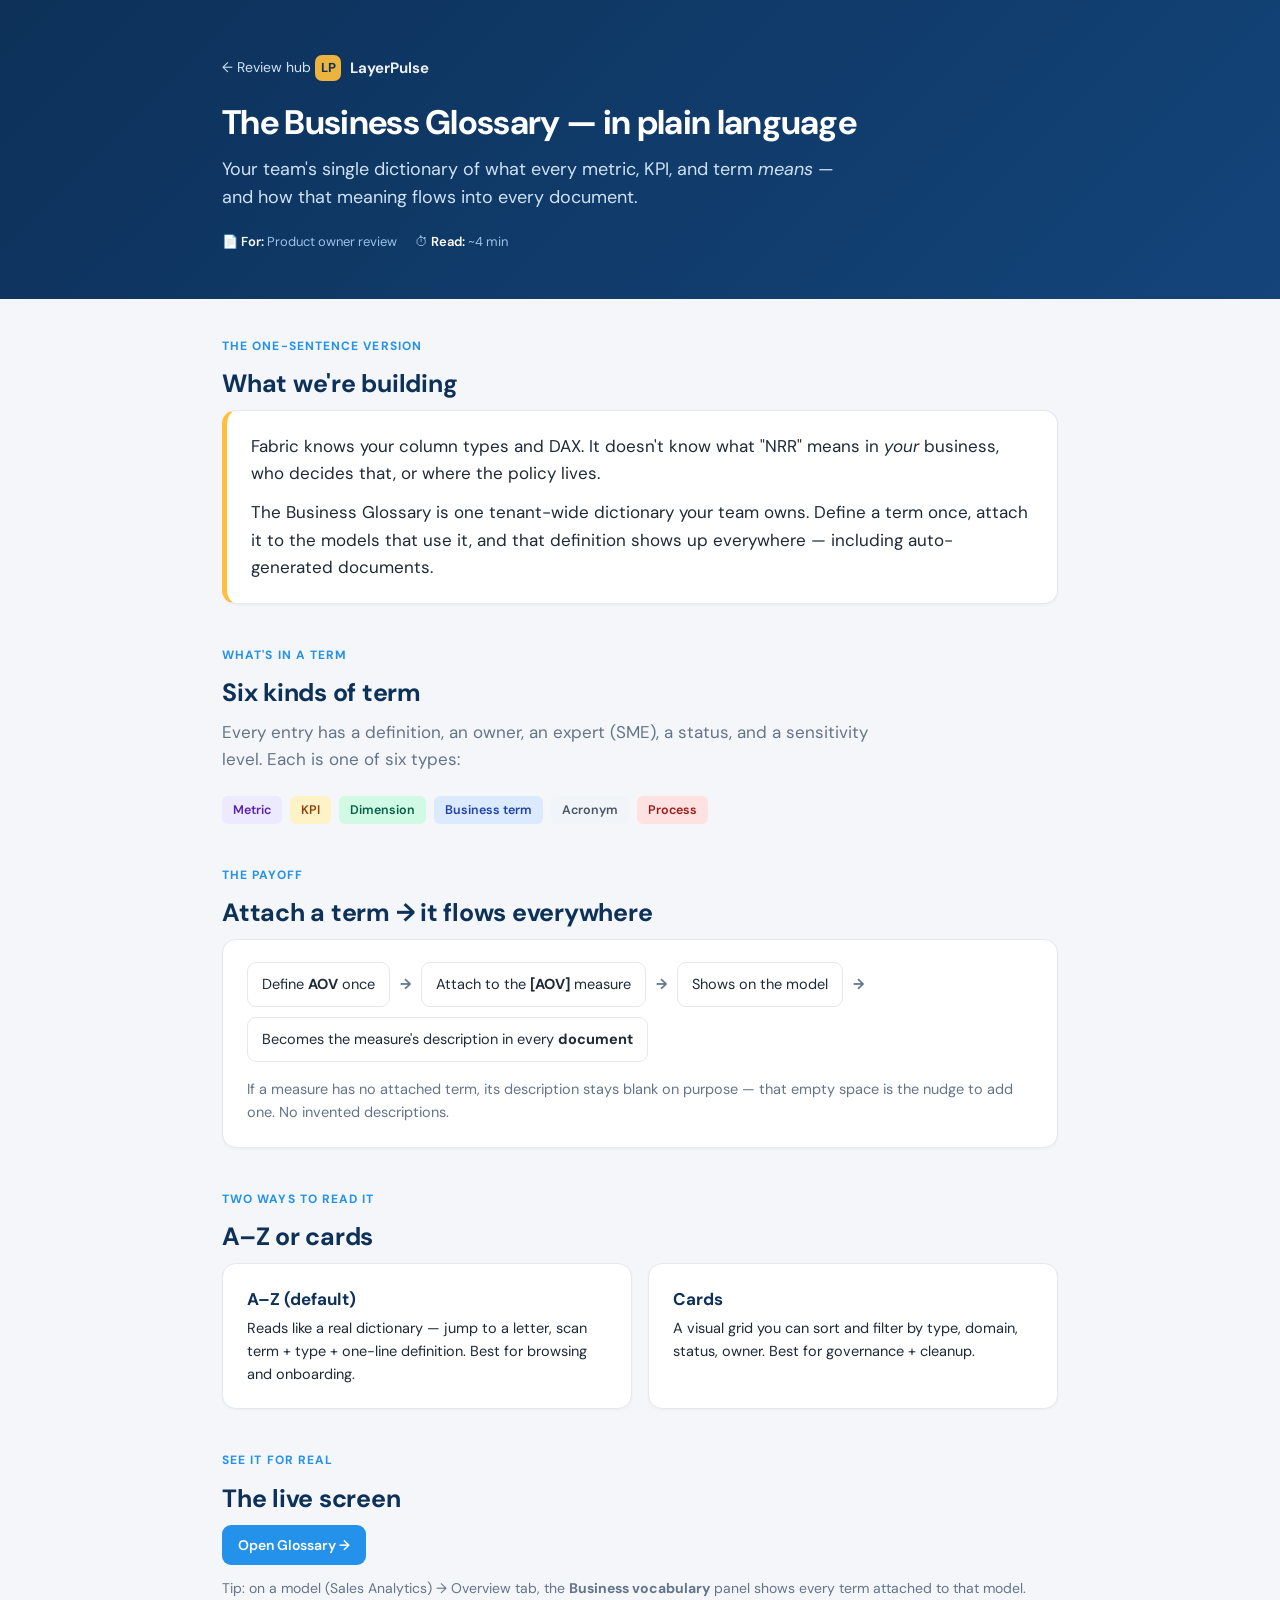
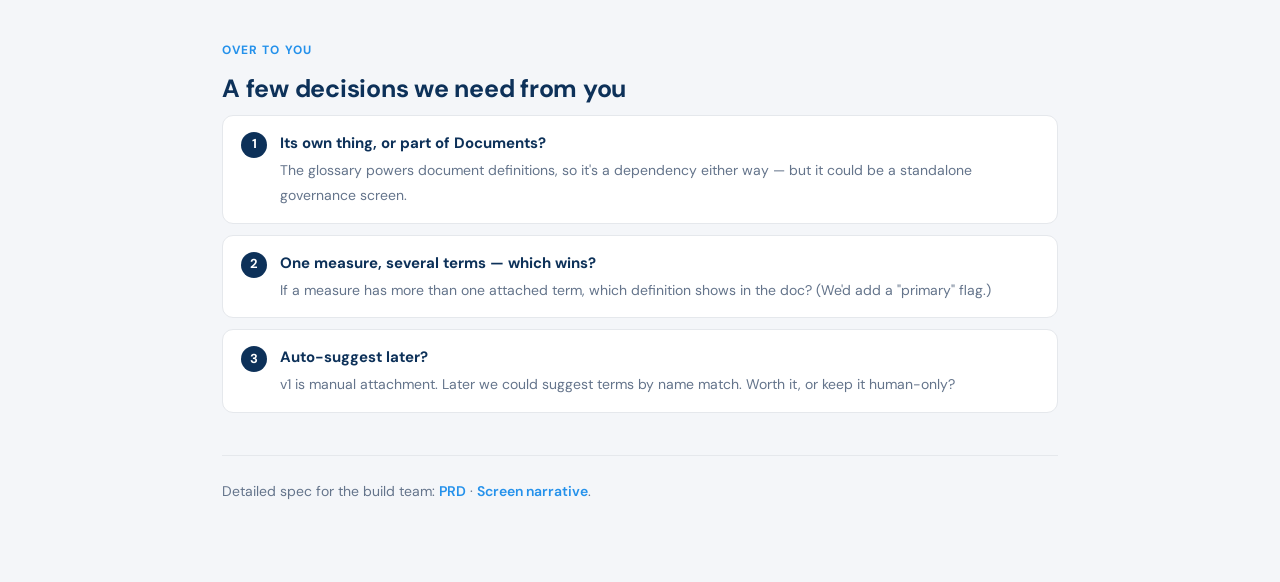
==== public/review/glossary.html @ dafeec08 "Documents: complete-document sections + master section catalogue (#13) * feat(documents): complete-d" ====
<!doctype html>
<html lang="en">
<head>
<meta charset="utf-8"/>
<meta name="viewport" content="width=device-width, initial-scale=1"/>
<title>LayerPulse — Business Glossary · Plain-language review</title>
<link rel="preconnect" href="https://fonts.googleapis.com">
<link rel="preconnect" href="https://fonts.gstatic.com" crossorigin>
<link href="https://fonts.googleapis.com/css2?family=DM+Sans:wght@400;500;600;700&family=JetBrains+Mono:wght@500&display=swap" rel="stylesheet">
<style>
  :root{--navy:#0D3159;--sky:#2491eb;--gold:#FFBF3C;--ink:#1f2937;--muted:#64748b;--line:#e5e8ec;--bg:#f4f6f9;--card:#fff;}
  *{box-sizing:border-box} html,body{margin:0;padding:0}
  body{font-family:'DM Sans',system-ui,sans-serif;color:var(--ink);background:var(--bg);line-height:1.6;font-size:16px;-webkit-font-smoothing:antialiased;}
  .wrap{max-width:880px;margin:0 auto;padding:0 22px 80px;} .mono{font-family:'JetBrains Mono',monospace;}
  header.hero{background:linear-gradient(135deg,#0D3159 0%,#13447a 100%);color:#fff;padding:54px 0 46px;margin-bottom:38px;}
  .hero .wrap{padding-bottom:0;}
  .hero-mark{display:inline-flex;align-items:center;gap:9px;font-weight:700;font-size:15px;margin-bottom:22px;opacity:.92;}
  .hero-mark .dot{width:26px;height:26px;border-radius:7px;background:var(--gold);color:var(--navy);display:flex;align-items:center;justify-content:center;font-weight:700;font-size:13px;}
  .hero h1{font-size:34px;line-height:1.15;margin:0 0 12px;font-weight:700;letter-spacing:-.02em;}
  .hero p{font-size:18px;margin:0;color:#cfe2f5;max-width:620px;}
  .hero .meta{margin-top:20px;font-size:13px;color:#9cc2e8;display:flex;gap:18px;flex-wrap:wrap;} .hero .meta b{color:#fff;font-weight:600;}
  section{margin-bottom:42px;}
  .eyebrow{font-size:12px;font-weight:700;letter-spacing:.09em;text-transform:uppercase;color:var(--sky);margin-bottom:8px;}
  h2{font-size:25px;font-weight:700;letter-spacing:-.01em;margin:0 0 6px;color:var(--navy);}
  .lead{font-size:17px;color:var(--muted);margin:0 0 22px;max-width:680px;} p{margin:0 0 14px;}
  .card{background:var(--card);border:1px solid var(--line);border-radius:14px;padding:22px 24px;box-shadow:0 1px 3px rgba(13,49,89,.04);}
  .bigidea{border-left:5px solid var(--gold);} .bigidea p{font-size:17px;margin:0;} .bigidea p+p{margin-top:12px;}
  .cards{display:grid;grid-template-columns:1fr 1fr;gap:16px;} @media(max-width:680px){.cards{grid-template-columns:1fr;}}
  .mini h3{margin:0 0 4px;font-size:17px;color:var(--navy);} .mini p{font-size:14.5px;margin:0;color:var(--ink);}
  .types{display:flex;flex-wrap:wrap;gap:8px;margin-top:6px;}
  .ty{font-size:12.5px;font-weight:600;padding:4px 11px;border-radius:6px;}
  .ty.metric{background:#ede9fe;color:#5b21b6;} .ty.kpi{background:#fef3c7;color:#92400e;} .ty.dim{background:#d1fae5;color:#065f46;}
  .ty.biz{background:#dbeafe;color:#1e40af;} .ty.acr{background:#f1f5f9;color:#475569;} .ty.proc{background:#fee2e2;color:#991b1b;}
  .flow{display:flex;align-items:center;gap:10px;flex-wrap:wrap;font-size:14.5px;}
  .flow .step{background:#fff;border:1px solid var(--line);border-radius:9px;padding:10px 14px;}
  .flow .arr{color:var(--muted);font-weight:700;}
  .btn{display:inline-flex;align-items:center;gap:7px;background:var(--sky);color:#fff;text-decoration:none;font-weight:600;font-size:14px;padding:9px 16px;border-radius:9px;}
  .decisions{list-style:none;margin:0;padding:0;}
  .decisions li{background:var(--card);border:1px solid var(--line);border-radius:11px;padding:15px 18px;margin-bottom:11px;display:flex;gap:13px;align-items:flex-start;}
  .decisions .q-num{flex:none;width:26px;height:26px;border-radius:50%;background:var(--navy);color:#fff;font-weight:700;font-size:13px;display:flex;align-items:center;justify-content:center;margin-top:1px;}
  .decisions .q-body b{display:block;font-size:15px;color:var(--navy);margin-bottom:2px;} .decisions .q-body span{font-size:14px;color:var(--muted);}
  footer{border-top:1px solid var(--line);padding-top:24px;margin-top:10px;font-size:14px;color:var(--muted);} footer a{color:var(--sky);text-decoration:none;font-weight:600;}
  .back{display:inline-block;margin-bottom:14px;color:#cfe2f5;text-decoration:none;font-size:14px;}
</style>
</head>
<body>
<header class="hero">
  <div class="wrap">
    <a class="back" href="./">← Review hub</a>
    <div class="hero-mark"><span class="dot">LP</span> LayerPulse</div>
    <h1>The Business Glossary — in plain language</h1>
    <p>Your team's single dictionary of what every metric, KPI, and term <i>means</i> — and how that meaning flows into every document.</p>
    <div class="meta"><span>📄 <b>For:</b> Product owner review</span><span>⏱ <b>Read:</b> ~4 min</span></div>
  </div>
</header>
<div class="wrap">

  <section>
    <div class="eyebrow">The one-sentence version</div>
    <h2>What we're building</h2>
    <div class="card bigidea">
      <p>Fabric knows your column types and DAX. It doesn't know what "NRR" means in <i>your</i> business, who decides that, or where the policy lives.</p>
      <p>The Business Glossary is one tenant-wide dictionary your team owns. Define a term once, attach it to the models that use it, and that definition shows up everywhere — including auto-generated documents.</p>
    </div>
  </section>

  <section>
    <div class="eyebrow">What's in a term</div>
    <h2>Six kinds of term</h2>
    <p class="lead">Every entry has a definition, an owner, an expert (SME), a status, and a sensitivity level. Each is one of six types:</p>
    <div class="types">
      <span class="ty metric">Metric</span>
      <span class="ty kpi">KPI</span>
      <span class="ty dim">Dimension</span>
      <span class="ty biz">Business term</span>
      <span class="ty acr">Acronym</span>
      <span class="ty proc">Process</span>
    </div>
  </section>

  <section>
    <div class="eyebrow">The payoff</div>
    <h2>Attach a term → it flows everywhere</h2>
    <div class="card">
      <div class="flow">
        <span class="step">Define <b>AOV</b> once</span><span class="arr">→</span>
        <span class="step">Attach to the <b>[AOV]</b> measure</span><span class="arr">→</span>
        <span class="step">Shows on the model</span><span class="arr">→</span>
        <span class="step">Becomes the measure's description in every <b>document</b></span>
      </div>
      <p style="margin:16px 0 0;font-size:14.5px;color:var(--muted);">If a measure has no attached term, its description stays blank on purpose — that empty space is the nudge to add one. No invented descriptions.</p>
    </div>
  </section>

  <section>
    <div class="eyebrow">Two ways to read it</div>
    <h2>A–Z or cards</h2>
    <div class="cards">
      <div class="card mini"><h3>A–Z (default)</h3><p>Reads like a real dictionary — jump to a letter, scan term + type + one-line definition. Best for browsing and onboarding.</p></div>
      <div class="card mini"><h3>Cards</h3><p>A visual grid you can sort and filter by type, domain, status, owner. Best for governance + cleanup.</p></div>
    </div>
  </section>

  <section>
    <div class="eyebrow">See it for real</div>
    <h2>The live screen</h2>
    <a class="btn" href="https://layerpulze-mockup.vercel.app/glossary" target="_blank" rel="noreferrer">Open Glossary →</a>
    <p style="margin-top:12px;font-size:14px;color:var(--muted);">Tip: on a model (Sales Analytics) → Overview tab, the <b>Business vocabulary</b> panel shows every term attached to that model.</p>
  </section>

  <section>
    <div class="eyebrow">Over to you</div>
    <h2>A few decisions we need from you</h2>
    <ul class="decisions">
      <li><span class="q-num">1</span><span class="q-body"><b>Its own thing, or part of Documents?</b><span>The glossary powers document definitions, so it's a dependency either way — but it could be a standalone governance screen.</span></span></li>
      <li><span class="q-num">2</span><span class="q-body"><b>One measure, several terms — which wins?</b><span>If a measure has more than one attached term, which definition shows in the doc? (We'd add a "primary" flag.)</span></span></li>
      <li><span class="q-num">3</span><span class="q-body"><b>Auto-suggest later?</b><span>v1 is manual attachment. Later we could suggest terms by name match. Worth it, or keep it human-only?</span></span></li>
    </ul>
  </section>

  <footer>
    <div>Detailed spec for the build team: <a href="https://github.com/michielq16/layerpulse_mockup/blob/main/docs/prds/glossary.md" target="_blank" rel="noreferrer">PRD</a> · <a href="https://github.com/michielq16/layerpulse_mockup/blob/main/docs/screens/glossary.md" target="_blank" rel="noreferrer">Screen narrative</a>.</div>
  </footer>
</div>
</body>
</html>
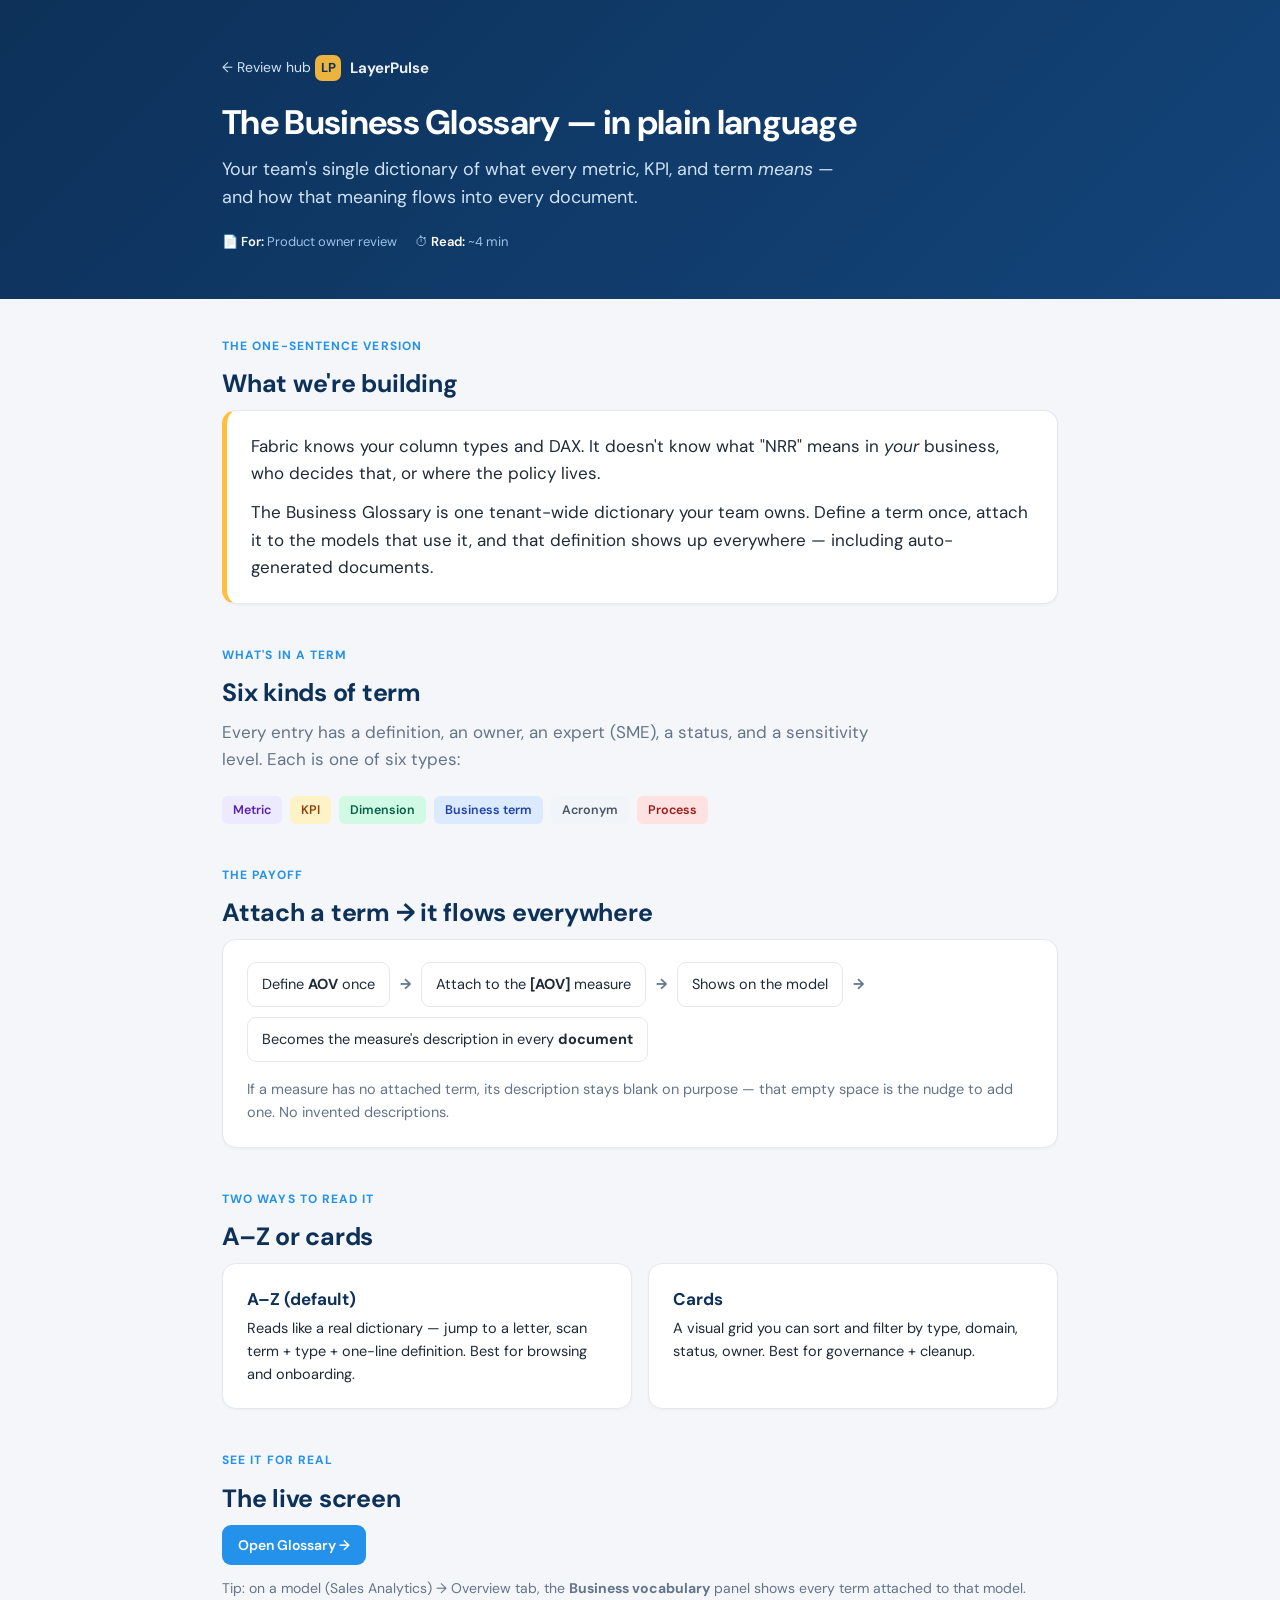
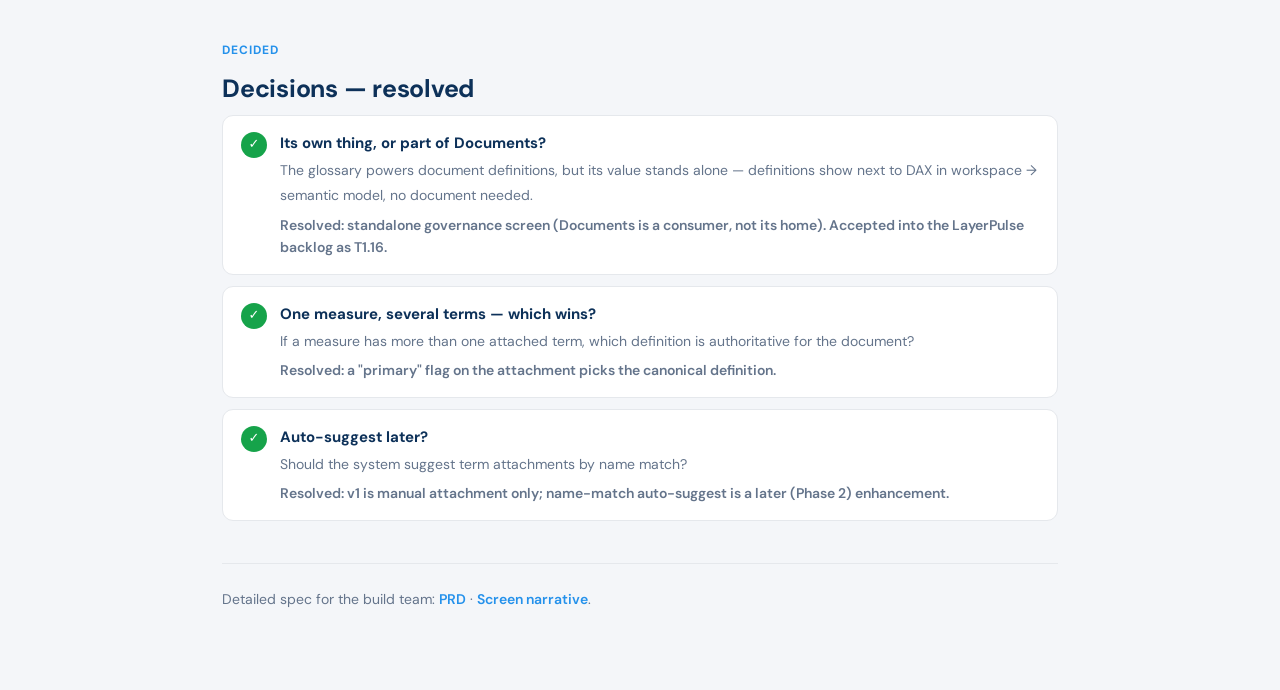
==== commit 9fa748bf: "docs(glossary): flip review-page decisions to resolved + record in PRD standalone governance screen " ====
--- a/public/review/glossary.html
+++ b/public/review/glossary.html
@@ -39,6 +39,8 @@
   .decisions li{background:var(--card);border:1px solid var(--line);border-radius:11px;padding:15px 18px;margin-bottom:11px;display:flex;gap:13px;align-items:flex-start;}
   .decisions .q-num{flex:none;width:26px;height:26px;border-radius:50%;background:var(--navy);color:#fff;font-weight:700;font-size:13px;display:flex;align-items:center;justify-content:center;margin-top:1px;}
   .decisions .q-body b{display:block;font-size:15px;color:var(--navy);margin-bottom:2px;} .decisions .q-body span{font-size:14px;color:var(--muted);}
+  .decisions li.done .q-num{background:#16a34a;}
+  .decisions .q-res{display:block;font-size:13.5px;color:#166534;font-weight:600;margin-top:6px;}
   footer{border-top:1px solid var(--line);padding-top:24px;margin-top:10px;font-size:14px;color:var(--muted);} footer a{color:var(--sky);text-decoration:none;font-weight:600;}
   .back{display:inline-block;margin-bottom:14px;color:#cfe2f5;text-decoration:none;font-size:14px;}
 </style>
@@ -109,12 +111,12 @@
   </section>
 
   <section>
-    <div class="eyebrow">Over to you</div>
-    <h2>A few decisions we need from you</h2>
+    <div class="eyebrow">Decided</div>
+    <h2>Decisions — resolved</h2>
     <ul class="decisions">
-      <li><span class="q-num">1</span><span class="q-body"><b>Its own thing, or part of Documents?</b><span>The glossary powers document definitions, so it's a dependency either way — but it could be a standalone governance screen.</span></span></li>
-      <li><span class="q-num">2</span><span class="q-body"><b>One measure, several terms — which wins?</b><span>If a measure has more than one attached term, which definition shows in the doc? (We'd add a "primary" flag.)</span></span></li>
-      <li><span class="q-num">3</span><span class="q-body"><b>Auto-suggest later?</b><span>v1 is manual attachment. Later we could suggest terms by name match. Worth it, or keep it human-only?</span></span></li>
+      <li class="done"><span class="q-num">✓</span><span class="q-body"><b>Its own thing, or part of Documents?</b><span>The glossary powers document definitions, but its value stands alone — definitions show next to DAX in workspace → semantic model, no document needed.</span><span class="q-res">Resolved: standalone governance screen (Documents is a consumer, not its home). Accepted into the LayerPulse backlog as T1.16.</span></span></li>
+      <li class="done"><span class="q-num">✓</span><span class="q-body"><b>One measure, several terms — which wins?</b><span>If a measure has more than one attached term, which definition is authoritative for the document?</span><span class="q-res">Resolved: a "primary" flag on the attachment picks the canonical definition.</span></span></li>
+      <li class="done"><span class="q-num">✓</span><span class="q-body"><b>Auto-suggest later?</b><span>Should the system suggest term attachments by name match?</span><span class="q-res">Resolved: v1 is manual attachment only; name-match auto-suggest is a later (Phase 2) enhancement.</span></span></li>
     </ul>
   </section>
 
